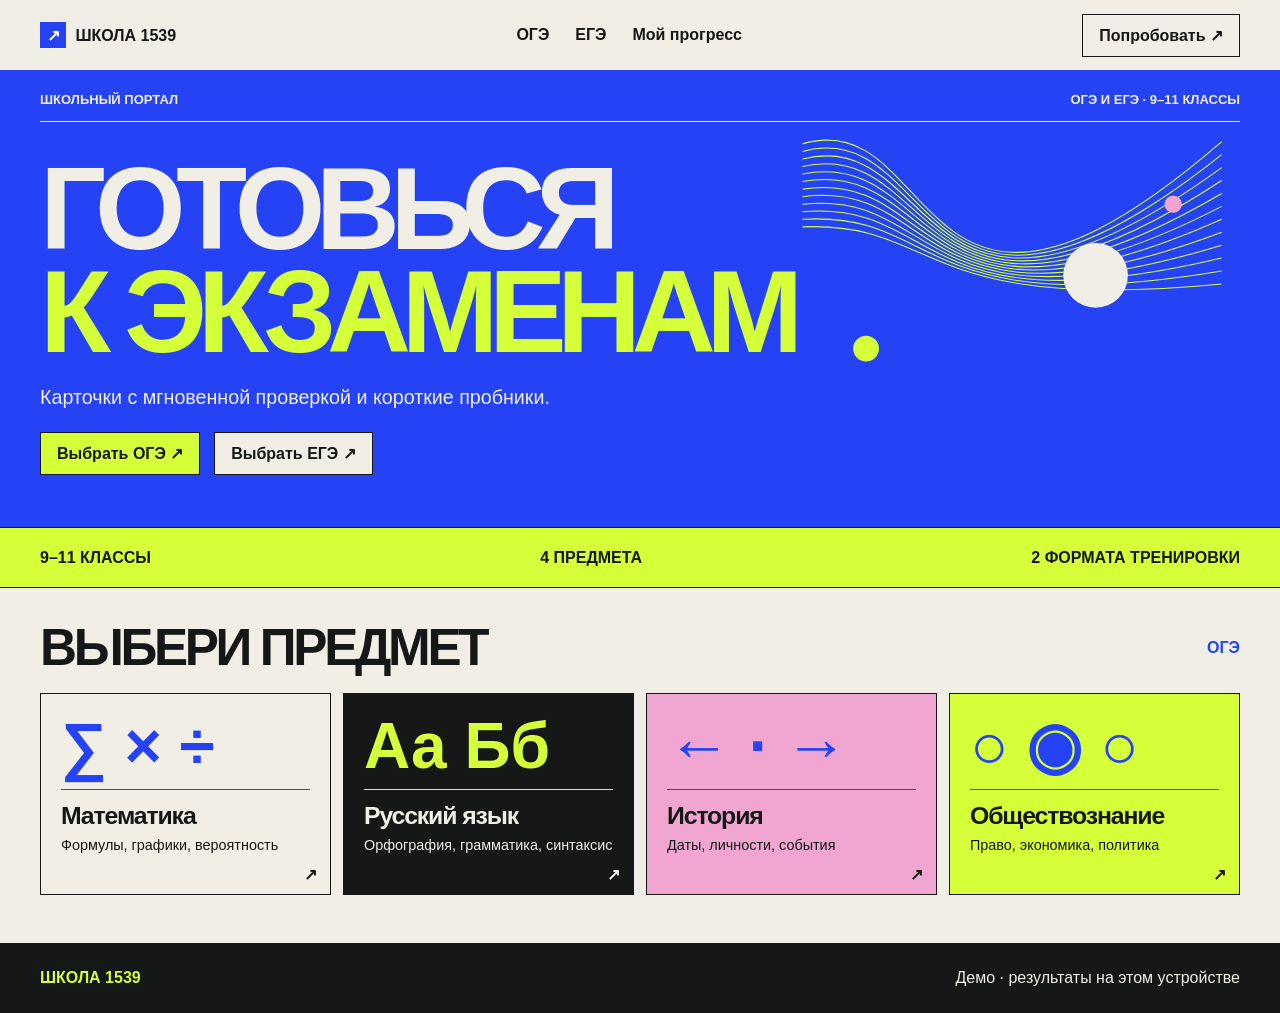
==== docs/index.html @ 8db39b73 "Add standalone demo for GitHub Pages" ====
<!doctype html>
<html lang="ru">
<head>
<meta charset="utf-8">
<meta name="viewport" content="width=device-width, initial-scale=1">
<meta name="theme-color" content="#2542f5">
<meta name="description" content="Школа 1539 · демонстрационный тренажёр по ОГЭ и ЕГЭ.">
<title>Школа 1539 · ОГЭ и ЕГЭ</title>
<style>
:root{--paper:#f0eee5;--ink:#161717;--blue:#2542f5;--lime:#d4ff39;--pink:#f0a6d0;--white:#fffef8;font-family:Inter,Arial,sans-serif;color:var(--ink);background:var(--paper)}
*{box-sizing:border-box}body{margin:0;min-height:100vh;display:flex;flex-direction:column}main{flex:1}button,input,select,textarea{font:inherit}a{color:inherit}a:focus-visible,button:focus-visible,input:focus-visible,select:focus-visible{outline:3px solid #a52976;outline-offset:3px}.skip{position:fixed;top:8px;left:8px;background:var(--lime);padding:10px;z-index:10;transform:translateY(-150%)}.skip:focus{transform:none}
.wrap{width:min(1200px,calc(100% - 56px));margin-inline:auto}.narrow{max-width:860px}.nav{display:flex;align-items:center;justify-content:space-between;gap:22px;min-height:70px}.nav nav,.actions,.tabs,.facts{display:flex;align-items:center;gap:14px;flex-wrap:wrap}.nav a,.button,.tabs a,.subject-card{text-decoration:none}.nav nav a{font-weight:700;padding:6px}.nav nav [aria-current]{border-bottom:2px solid var(--blue)}.brand{font-weight:900;white-space:nowrap}.brand i{display:inline-grid;place-items:center;background:var(--blue);color:white;width:26px;height:26px;font-style:normal;margin-right:5px}
.button,.tabs a{display:inline-flex;align-items:center;justify-content:center;min-height:43px;padding:10px 16px;border:1px solid var(--ink);background:var(--lime);color:var(--ink);font-weight:800;cursor:pointer}.button:hover,.tabs a:hover{filter:brightness(.94)}.button:disabled{opacity:.55;cursor:wait}.button.paper{background:var(--paper)}.button.outline,.tabs a{background:transparent}.tabs [aria-current]{background:var(--blue);color:white;border-color:var(--blue)}
.hero{background:var(--blue);color:var(--paper);overflow:hidden}.hero .wrap{position:relative;padding-block:22px 52px}.hero-label{border-bottom:1px solid currentColor;display:flex;justify-content:space-between;gap:15px;padding-bottom:14px;font-size:13px;font-weight:800}.hero-copy{position:relative;z-index:1}.hero h1{margin:36px 0 20px;max-width:820px;font-size:clamp(3.4rem,9.1vw,8.1rem);line-height:.88;letter-spacing:-.082em;text-transform:uppercase;font-weight:900}.hero em{font-style:normal;color:var(--lime)}.hero p{font-size:clamp(1rem,2vw,1.23rem);margin:23px 0}.orbit{color:var(--lime);position:absolute;right:0;top:48px;width:37%;height:auto;pointer-events:none}.strip{background:var(--lime);border-block:1px solid var(--ink)}.facts{justify-content:space-between;min-height:59px;padding-block:11px}
.section{padding-block:34px 48px}.section-head{display:flex;align-items:center;justify-content:space-between;gap:14px;flex-wrap:wrap;margin-bottom:20px}.section-head h2,.intro h1{margin:0;font-size:clamp(2.2rem,5.5vw,4.8rem);letter-spacing:-.065em;line-height:1;text-transform:uppercase}.section-head h2{font-size:clamp(1.75rem,4vw,3.2rem)}.intro{margin:0 0 24px}.intro p:last-child{margin-bottom:0}.eyebrow{font-size:.79rem;letter-spacing:.06em;font-weight:900}.intro .eyebrow{color:var(--blue)}.back{display:inline-block;margin-bottom:22px;font-weight:700}.subject-grid,.format-grid{display:grid;grid-template-columns:repeat(4,minmax(0,1fr));gap:12px}.format-grid{grid-template-columns:repeat(2,minmax(0,1fr));align-items:start}
.subject-card,.subject-banner,.panel{border:1px solid var(--ink);padding:20px;min-width:0}.subject-card{min-height:190px;position:relative;padding-bottom:34px}.subject-card:hover{box-shadow:4px 4px 0 var(--blue)}.subject-card h3{margin:0;font-size:clamp(1.1rem,2vw,1.55rem);letter-spacing:-.045em}.subject-card p{margin:7px 0;font-size:.9rem}.mark{display:block;font-weight:900;font-size:clamp(2rem,5vw,4.5rem);color:var(--blue);line-height:1}.subject-card .mark{border-bottom:1px solid currentColor;padding-bottom:11px;margin-bottom:12px}.arrow{position:absolute;bottom:10px;right:13px;font-weight:900}.russ{background:var(--ink);color:var(--paper)}.russ .mark{color:var(--lime)}.history{background:var(--pink)}.social{background:var(--lime)}.subject-banner{display:grid;gap:20px;padding:clamp(18px,4vw,48px);margin-bottom:15px;grid-template-areas:"title mark" "topics mark";grid-template-columns:1fr auto;align-items:center}.subject-banner h1{margin:0;font-size:clamp(2rem,7vw,6rem);line-height:.98;letter-spacing:-.07em;overflow-wrap:anywhere}.subject-banner p{margin:9px 0}.subject-title{grid-area:title}.subject-banner .mark{grid-area:mark;text-align:center;font-size:clamp(2.5rem,8vw,8rem)}.topics{grid-area:topics;display:flex;flex-wrap:wrap;gap:7px;margin:0;padding:0;list-style:none}.topics li{border:1px solid;padding:6px 8px;font-size:.84rem;font-weight:700}.subject-banner.russ{grid-template-areas:"mark title" "mark topics";grid-template-columns:minmax(100px,1fr) 2fr}.subject-banner.history{grid-template-areas:"title" "mark" "topics";grid-template-columns:1fr}.subject-banner.history .mark{border-bottom:2px solid;text-align:left;letter-spacing:.6em}.subject-banner.social{grid-template-areas:"title topics" "mark topics";grid-template-columns:2fr 1fr}.subject-banner.social .mark{text-align:left}.subject-banner.social .topics{flex-direction:column}
.panel{background:var(--white);padding:clamp(16px,3vw,30px)}.panel h2,.panel h3{margin:0 0 12px}.panel p{line-height:1.45}.panel form,.panel label,.form-fields{display:grid;gap:9px}.panel label{font-weight:700;margin:10px 0;gap:5px}.panel input,.panel select{width:100%;background:white;color:var(--ink);border:1px solid var(--ink);min-height:42px;padding:8px}.panel form .button{justify-self:start}.notice:empty{display:none}.notice{font-weight:700;color:#9b234d}.question{border-top:1px solid var(--ink);padding-block:12px;margin-top:10px}.timer{font-size:1.3rem;font-weight:900;color:var(--blue);font-variant-numeric:tabular-nums}.stack{display:grid;gap:14px}.teacher-grid{display:grid;grid-template-columns:minmax(190px,240px) minmax(0,1fr);gap:14px;align-items:start}.group-list{display:grid;gap:8px;margin:12px 0}.group-list [aria-current]{font-weight:900}.group-banner{background:var(--blue);color:white;display:flex;justify-content:space-between;align-items:center;gap:14px;flex-wrap:wrap;padding:22px}.group-banner h2,.group-banner p{margin:4px 0}.form-fields{grid-template-columns:repeat(3,minmax(0,1fr))}.table-wrap{overflow-x:auto}table{border-collapse:collapse;width:100%;font-size:.93rem}th,td{text-align:left;padding:10px;border-bottom:1px solid #a7a39a;vertical-align:top}th{background:var(--paper)}[hidden]{display:none!important}footer{background:var(--ink);color:var(--paper)}footer b{color:var(--lime)}
@media(max-width:900px){.orbit{top:75px;width:32%;opacity:.75}.subject-grid{grid-template-columns:repeat(2,minmax(0,1fr))}}
@media(max-width:620px){.wrap{width:calc(100% - 30px)}.nav{gap:9px;flex-wrap:wrap;padding-block:10px}.nav nav{order:3;width:100%;gap:11px}.hero .wrap{padding-bottom:36px}.hero h1{font-size:clamp(2.75rem,10vw,4.6rem)}.hero-label{font-size:.66rem}.hero p{max-width:260px}.orbit{top:auto;bottom:26px;right:-45px;width:47%;opacity:.52}.facts{font-size:.73rem;gap:7px}.format-grid,.teacher-grid,.form-fields{grid-template-columns:1fr}.subject-banner,.subject-banner.russ,.subject-banner.social{grid-template-areas:"title" "mark" "topics";grid-template-columns:1fr}.subject-banner .mark{text-align:left}.subject-card{padding:12px 10px 30px;min-height:150px}.subject-card h3{overflow-wrap:anywhere}.subject-card p{font-size:.8rem}}

.subject-banner .subject-title {min-width:0} .section-head span {font-weight:900;color:var(--blue)}
</style>
</head>
<body>
<a class="skip" href="#main">К содержанию</a>
<header><div class="wrap nav">
  <a class="brand" href="#"><i aria-hidden="true">↗</i> ШКОЛА 1539</a>
  <nav aria-label="Основная навигация">
    <a href="#/oge">ОГЭ</a><a href="#/ege">ЕГЭ</a><a href="#/progress">Мой прогресс</a>
  </nav>
  <a class="button outline" href="#/oge/math/quiz">Попробовать ↗</a>
</div></header>
<main id="main" tabindex="-1">
  <noscript><p class="wrap section">Для тренажёра включите JavaScript в браузере.</p></noscript>
</main>
<footer><div class="wrap nav"><b>ШКОЛА 1539</b><span>Демо · результаты на этом устройстве</span></div></footer>
<script>
const BANK = {
  "oge/math": [
    [
      "Уравнения",
      "Решите 3x − 7 = 11.",
      "6"
    ],
    [
      "Проценты",
      "Найдите 15% от 240.",
      "36"
    ],
    [
      "Геометрия",
      "Найдите площадь треугольника с основанием 12 и высотой 5.",
      "30"
    ]
  ],
  "ege/math": [
    [
      "Производная",
      "Найдите производную x³ в точке x = 2.",
      "12"
    ],
    [
      "Логарифмы",
      "Вычислите log₂ 32.",
      "5"
    ],
    [
      "Вероятность",
      "Монету бросили дважды. Укажите вероятность двух орлов десятичной дробью.",
      "0,25"
    ]
  ],
  "oge/russ": [
    [
      "Орфография",
      "Вставьте букву: р_стение.",
      "а"
    ],
    [
      "Морфология",
      "Назовите часть речи слова «быстро» в предложении «Он быстро бежал».",
      "наречие"
    ],
    [
      "Синтаксис",
      "Укажите подлежащее: «На дереве сидела ворона».",
      "ворона"
    ]
  ],
  "ege/russ": [
    [
      "Орфография",
      "Вставьте букву в пр_клеить и запишите целое слово.",
      "приклеить"
    ],
    [
      "Грамматика",
      "Исправьте сочетание «более красивее».",
      "более красивый"
    ],
    [
      "Лексика",
      "Как называются слова с противоположным значением?",
      "антонимы"
    ]
  ],
  "oge/history": [
    [
      "Даты",
      "В каком году произошло Крещение Руси?",
      "988"
    ],
    [
      "Личности",
      "Укажите фамилию первого космонавта.",
      "Гагарин"
    ],
    [
      "Термины",
      "Как называлось народное собрание в Древней Руси?",
      "вече"
    ]
  ],
  "ege/history": [
    [
      "Даты",
      "В каком году отменили крепостное право в Российской империи?",
      "1861"
    ],
    [
      "Личности",
      "Укажите фамилию председателя Совета министров, с которым связана аграрная реформа 1906 года.",
      "Столыпин"
    ],
    [
      "Термины",
      "Как называлась политика 1920-х, при которой допускалась частная торговля? Ответьте аббревиатурой.",
      "НЭП"
    ]
  ],
  "oge/social": [
    [
      "Экономика",
      "Как называется устойчивый рост общего уровня цен?",
      "инфляция"
    ],
    [
      "Политика",
      "Как называется основной закон государства?",
      "конституция"
    ],
    [
      "Экономика",
      "Как называется вознаграждение за труд наёмного работника? Ответьте двумя словами.",
      "заработная плата"
    ]
  ],
  "ege/social": [
    [
      "Экономика",
      "Как называется ситуация, когда на рынке только один продавец товара без близких заменителей?",
      "монополия"
    ],
    [
      "Политика",
      "Назовите форму государственного устройства России одним словом.",
      "федерация"
    ],
    [
      "Право",
      "Как называется способность лица своими действиями приобретать и осуществлять гражданские права?",
      "дееспособность"
    ]
  ]
};
"use strict";

const exams = {oge: "ОГЭ", ege: "ЕГЭ"};
const subjects = {
  math: ["Математика", "∑ × ÷", "Формулы, графики, вероятность"],
  russ: ["Русский язык", "Аа Бб", "Орфография, грамматика, синтаксис"],
  history: ["История", "← · →", "Даты, личности, события"],
  social: ["Обществознание", "○ ◉ ○", "Право, экономика, политика"],
};
const storageKey = "school1539-pages-demo-v1";
const main = document.querySelector("main");
let progress = {};
let storageAvailable = true;
try {
  const saved = JSON.parse(localStorage.getItem(storageKey) || "{}");
  if (saved && typeof saved === "object" && !Array.isArray(saved)) progress = saved;
} catch {
  storageAvailable = false;
}

const escapeHTML = value => String(value).replace(/[&<>"']/g, c => ({
  "&": "&amp;", "<": "&lt;", ">": "&gt;", '"': "&quot;", "'": "&#39;",
})[c]);
const button = (href, label, theme = "") => `<a class="button ${theme}" href="${href}">${label}</a>`;
const layout = (content, narrow = false) => `<div class="wrap section ${narrow ? "narrow" : ""}">${content}</div>`;
const title = (kicker, heading) => `<div class="intro"><p class="eyebrow">${kicker}</p><h1>${heading}</h1></div>`;
const normalize = value => value.trim().toLowerCase().replaceAll("ё", "е").replaceAll(",", ".").replace(/\s+/g, " ");

function stat(key) {
  const row = progress[key] || {};
  const count = name => Number.isSafeInteger(row[name]) && row[name] >= 0 ? row[name] : 0;
  return {answered: count("answered"), correct: count("correct"), cards: count("cards"), tests: count("tests")};
}

function record(key, mode, correct, total) {
  const current = stat(key);
  current.answered += total;
  current.correct += correct;
  if (mode === "quiz") current.cards += 1;
  else current.tests += 1;
  progress[key] = current;
  try {
    localStorage.setItem(storageKey, JSON.stringify(progress));
  } catch {
    storageAvailable = false;
  }
}

function catalog(exam) {
  const selected = exam || "oge";
  const curves = Array.from({length: 12}, (_, i) => `<path d="M6 ${24 + i * 7} C135 ${-14 + i * 10}, 108 ${270 - i * 8}, 395 ${22 + i * 12}"/>`).join("");
  main.innerHTML = `<section class="hero"><div class="wrap">
    <div class="hero-label"><span>ШКОЛЬНЫЙ ПОРТАЛ</span><span>ОГЭ И ЕГЭ · 9–11 КЛАССЫ</span></div>
    <div class="hero-copy">
      <h1>${exam ? `Подготовка<br>к <em>${exams[exam]}</em>` : "Готовься<br><em>к экзаменам</em>"}</h1>
      <p>Карточки с мгновенной проверкой и короткие пробники.</p>
      <div class="actions">${button("#/oge", "Выбрать ОГЭ ↗")}${button("#/ege", "Выбрать ЕГЭ ↗", "paper")}</div>
    </div>
    <svg class="orbit" viewBox="0 0 412 258" aria-hidden="true"><g fill="none" stroke="currentColor">${curves}</g>
      <circle cx="278" cy="146" r="30" fill="#f0eee5"/><circle cx="350" cy="80" r="8" fill="#f0a6d0"/><circle cx="65" cy="214" r="12" fill="currentColor"/>
    </svg>
  </div></section>
  <div class="strip"><div class="wrap facts"><b>9–11 КЛАССЫ</b><b>4 ПРЕДМЕТА</b><b>2 ФОРМАТА ТРЕНИРОВКИ</b></div></div>
  <section class="wrap section" aria-labelledby="subjects">
    <div class="section-head"><h2 id="subjects">Выбери предмет</h2><span>${exams[selected]}</span></div>
    <div class="subject-grid">${Object.entries(subjects).map(([id, [name, mark, note]]) =>
      `<a class="subject-card ${id}" href="#/${selected}/${id}"><span class="mark" aria-hidden="true">${mark}</span>
      <h3>${name}</h3><p>${note}</p><span class="arrow" aria-hidden="true">↗</span></a>`).join("")}</div>
  </section>`;
}

function subjectPage(exam, id) {
  const [name, mark, note] = subjects[id];
  const base = `#/${exam}/${id}`;
  main.innerHTML = layout(`<a class="back" href="#/${exam}">← Все предметы · ${exams[exam]}</a>
    <section class="subject-banner ${id}"><div class="subject-title"><p class="eyebrow">${exams[exam]} / ПОДГОТОВКА</p>
    <h1>${name}</h1><p>${note}</p></div><div class="mark" aria-hidden="true">${mark}</div></section>
    <div class="format-grid">
      <article class="panel"><h2>Карточки</h2><p>Проверка после каждого ответа. Вопросы повторяются по кругу.</p>${button(base + "/quiz", "Открыть карточки ↗")}</article>
      <article class="panel"><h2>Мини-пробник</h2><p>Три задания с общей проверкой в конце.</p>${button(base + "/test", "Открыть пробник ↗")}</article>
    </div>`);
}

function training(exam, id, mode) {
  const key = exam + "/" + id;
  const quiz = mode === "quiz";
  const bank = BANK[key];
  const questions = quiz ? [bank[stat(key).cards % bank.length]] : bank;
  const render = content => {
    main.innerHTML = layout(`<a class="back" href="#/${key}">← ${subjects[id][0]}</a>`
      + title(`${exams[exam]} / ${subjects[id][0]}`, quiz ? "Карточка" : "Мини-пробник") + content, true);
  };
  render(`<form class="panel" id="answers">
    ${questions.map(([topic, question], i) => `<div class="question"><p class="eyebrow">${i + 1} / ${escapeHTML(topic)}</p>
    <label>${escapeHTML(question)}<input name="q${i}" maxlength="240" autocomplete="off" placeholder="Ваш ответ" ${quiz ? "required" : ""}></label></div>`).join("")}
    <button class="button" type="submit">${quiz ? "Проверить ответ" : "Сдать пробник"}</button>
  </form>`);
  document.querySelector("#answers").addEventListener("submit", event => {
    event.preventDefault();
    const form = new FormData(event.currentTarget);
    const results = questions.map(([, question, answer], i) => {
      const correct = normalize(form.get("q" + i) || "") === normalize(answer);
      return {question, answer, correct};
    });
    const correct = results.filter(result => result.correct).length;
    record(key, mode, correct, results.length);
    render(`<section class="panel stack"><h2 id="result" tabindex="-1">Верно: ${correct} из ${results.length}</h2>
      ${results.map(result => `<div class="question"><p>${escapeHTML(result.question)}</p>
      <strong>${result.correct ? "Верно" : "Правильный ответ"} · ${escapeHTML(result.answer)}</strong></div>`).join("")}
      <div class="actions"><button class="button" id="again">${quiz ? "Следующая карточка ↗" : "Повторить пробник ↗"}</button>
      ${button("#/progress", "Мой прогресс ↗", "outline")}</div></section>`);
    document.querySelector("#result").focus();
    document.querySelector("#again").addEventListener("click", () => {
      training(exam, id, mode);
      main.focus();
    });
  }, {once: true});
}

function progressPage() {
  const rows = Object.entries(BANK).map(([key]) => {
    const [exam, id] = key.split("/");
    const value = stat(key);
    return value.answered ? [exams[exam], subjects[id][0], value.answered, value.correct, value.tests] : null;
  }).filter(Boolean);
  main.innerHTML = layout(title("КАБИНЕТ УЧЕНИКА", "Мой прогресс") + `<section class="panel">
    <p>${storageAvailable ? "Результаты сохраняются в этом браузере." : "Постоянное сохранение в этом браузере недоступно."}</p>
    ${rows.length ? `<div class="table-wrap"><table><thead><tr><th scope="col">Экзамен</th><th scope="col">Предмет</th>
    <th scope="col">Ответы</th><th scope="col">Верно</th><th scope="col">Пробники</th></tr></thead>
    <tbody>${rows.map(row => `<tr>${row.map(value => `<td>${escapeHTML(value)}</td>`).join("")}</tr>`).join("")}</tbody></table></div>`
    : `<p>Результаты появятся после первого ответа.</p>${button("#/oge/math/quiz", "Начать тренировку ↗")}`}
    </section>`, true);
}

function route() {
  if (location.hash === "#main") return;
  const parts = location.hash.slice(1).split("/").filter(Boolean);
  const [exam, id, mode] = parts;
  document.querySelectorAll("header nav a").forEach(link => {
    if (link.hash === "#/" + exam) link.setAttribute("aria-current", "page");
    else link.removeAttribute("aria-current");
  });
  if (exam === "progress" && parts.length === 1) progressPage();
  else if (!parts.length) catalog();
  else if (Object.hasOwn(exams, exam) && parts.length === 1) catalog(exam);
  else if (Object.hasOwn(BANK, exam + "/" + id) && parts.length === 2) subjectPage(exam, id);
  else if (Object.hasOwn(BANK, exam + "/" + id) && parts.length === 3 && ["quiz", "test"].includes(mode)) training(exam, id, mode);
  else main.innerHTML = layout(title("ШКОЛА 1539", "Раздел не найден") + button("#", "На главную ↗"), true);
}

window.addEventListener("hashchange", () => {
  route();
  main.focus();
  window.scrollTo(0, 0);
});
route();
if (location.hash === "#main") catalog();
</script>
</body>
</html>
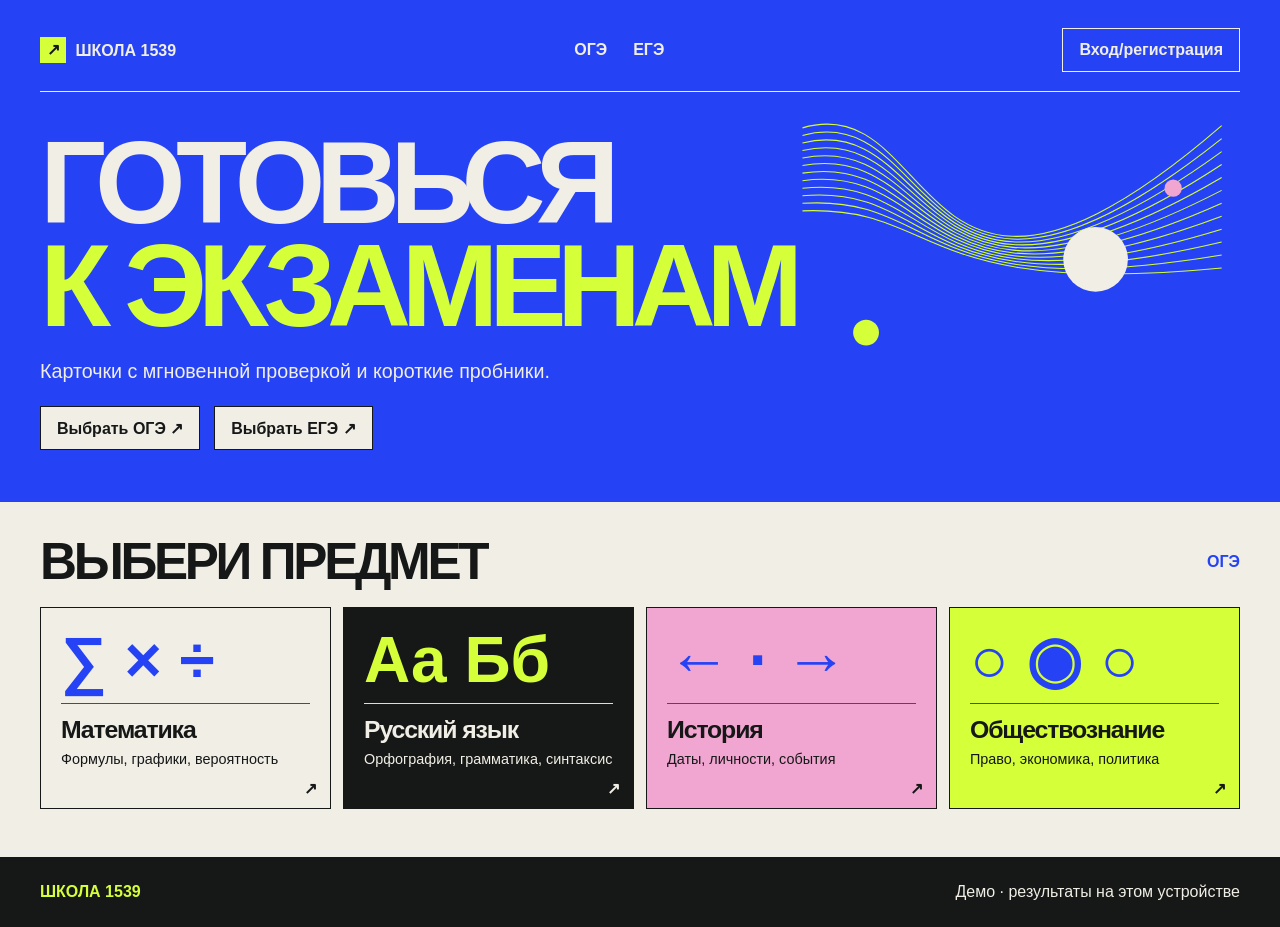
==== commit 04939d21: "Обновить главную и мобильную вёрстку портала" ====
--- a/docs/index.html
+++ b/docs/index.html
@@ -7,28 +7,183 @@
 <meta name="description" content="Школа 1539 · демонстрационный тренажёр по ОГЭ и ЕГЭ.">
 <title>Школа 1539 · ОГЭ и ЕГЭ</title>
 <style>
-:root{--paper:#f0eee5;--ink:#161717;--blue:#2542f5;--lime:#d4ff39;--pink:#f0a6d0;--white:#fffef8;font-family:Inter,Arial,sans-serif;color:var(--ink);background:var(--paper)}
+:root{--paper:#f0eee5;--ink:#161717;--blue:#2542f5;--lime:#d4ff39;--pink:#f0a6d0;--white:#fffef8;font-family:Inter,Arial,sans-serif;font-variant-emoji:text;color:var(--ink);background:var(--paper)}
 *{box-sizing:border-box}body{margin:0;min-height:100vh;display:flex;flex-direction:column}main{flex:1}button,input,select,textarea{font:inherit}a{color:inherit}a:focus-visible,button:focus-visible,input:focus-visible,select:focus-visible{outline:3px solid #a52976;outline-offset:3px}.skip{position:fixed;top:8px;left:8px;background:var(--lime);padding:10px;z-index:10;transform:translateY(-150%)}.skip:focus{transform:none}
-.wrap{width:min(1200px,calc(100% - 56px));margin-inline:auto}.narrow{max-width:860px}.nav{display:flex;align-items:center;justify-content:space-between;gap:22px;min-height:70px}.nav nav,.actions,.tabs,.facts{display:flex;align-items:center;gap:14px;flex-wrap:wrap}.nav a,.button,.tabs a,.subject-card{text-decoration:none}.nav nav a{font-weight:700;padding:6px}.nav nav [aria-current]{border-bottom:2px solid var(--blue)}.brand{font-weight:900;white-space:nowrap}.brand i{display:inline-grid;place-items:center;background:var(--blue);color:white;width:26px;height:26px;font-style:normal;margin-right:5px}
-.button,.tabs a{display:inline-flex;align-items:center;justify-content:center;min-height:43px;padding:10px 16px;border:1px solid var(--ink);background:var(--lime);color:var(--ink);font-weight:800;cursor:pointer}.button:hover,.tabs a:hover{filter:brightness(.94)}.button:disabled{opacity:.55;cursor:wait}.button.paper{background:var(--paper)}.button.outline,.tabs a{background:transparent}.tabs [aria-current]{background:var(--blue);color:white;border-color:var(--blue)}
-.hero{background:var(--blue);color:var(--paper);overflow:hidden}.hero .wrap{position:relative;padding-block:22px 52px}.hero-label{border-bottom:1px solid currentColor;display:flex;justify-content:space-between;gap:15px;padding-bottom:14px;font-size:13px;font-weight:800}.hero-copy{position:relative;z-index:1}.hero h1{margin:36px 0 20px;max-width:820px;font-size:clamp(3.4rem,9.1vw,8.1rem);line-height:.88;letter-spacing:-.082em;text-transform:uppercase;font-weight:900}.hero em{font-style:normal;color:var(--lime)}.hero p{font-size:clamp(1rem,2vw,1.23rem);margin:23px 0}.orbit{color:var(--lime);position:absolute;right:0;top:48px;width:37%;height:auto;pointer-events:none}.strip{background:var(--lime);border-block:1px solid var(--ink)}.facts{justify-content:space-between;min-height:59px;padding-block:11px}
+.wrap{width:min(1200px,calc(100% - 56px));margin-inline:auto}.narrow{max-width:860px}.nav{display:flex;align-items:center;justify-content:space-between;gap:22px;min-height:70px}.nav nav,.actions,.tabs{display:flex;align-items:center;gap:14px;flex-wrap:wrap}.nav a,.button,.tabs a,.subject-card{text-decoration:none}.nav nav a{font-weight:700;padding:6px}.nav nav [aria-current]{border-bottom:2px solid var(--blue)}.brand{font-weight:900;white-space:nowrap}.brand i{display:inline-grid;place-items:center;background:var(--blue);color:white;width:26px;height:26px;font-style:normal;margin-right:5px}
+.button,.tabs a{display:inline-flex;align-items:center;justify-content:center;min-height:44px;padding:10px 16px;border:1px solid var(--ink);background:var(--lime);color:var(--ink);font-weight:800;cursor:pointer}.button:hover,.tabs a:hover{filter:brightness(.94)}.button:disabled{opacity:.55;cursor:wait}.button.outline,.tabs a{background:transparent}.tabs [aria-current]{background:var(--blue);color:white;border-color:var(--blue)}
+.hero-header {
+  padding-top: 22px;
+  background: var(--blue);
+  color: var(--paper);
+}
+
+.hero-header .nav {
+  padding-bottom: 14px;
+  border-bottom: 1px solid currentColor;
+}
+
+.hero-header .brand i {
+  background: var(--lime);
+  color: var(--ink);
+}
+
+.hero-header .nav nav [aria-current] {
+  border-color: var(--lime);
+}
+
+.hero-header .button {
+  border-color: currentColor;
+  color: inherit;
+}
+
+.hero-header a:focus-visible,
+.hero a:focus-visible {
+  outline-color: var(--paper);
+}
+
+.exam-actions .button {
+  background: var(--paper);
+}
+
+.exam-actions [aria-current] {
+  background: var(--lime);
+}
+
+.hero{background:var(--blue);color:var(--paper);overflow:hidden}.hero .wrap{position:relative;padding-block:40px 52px}.hero-copy{position:relative;z-index:1}.hero h1{margin:0 0 20px;max-width:820px;font-size:clamp(3.4rem,9.1vw,8.1rem);line-height:.88;letter-spacing:-.082em;text-transform:uppercase;font-weight:900}.hero em{font-style:normal;color:var(--lime)}.hero p{font-size:clamp(1rem,2vw,1.23rem);margin:23px 0}.orbit{color:var(--lime);position:absolute;right:0;top:10px;width:37%;height:auto;pointer-events:none}
 .section{padding-block:34px 48px}.section-head{display:flex;align-items:center;justify-content:space-between;gap:14px;flex-wrap:wrap;margin-bottom:20px}.section-head h2,.intro h1{margin:0;font-size:clamp(2.2rem,5.5vw,4.8rem);letter-spacing:-.065em;line-height:1;text-transform:uppercase}.section-head h2{font-size:clamp(1.75rem,4vw,3.2rem)}.intro{margin:0 0 24px}.intro p:last-child{margin-bottom:0}.eyebrow{font-size:.79rem;letter-spacing:.06em;font-weight:900}.intro .eyebrow{color:var(--blue)}.back{display:inline-block;margin-bottom:22px;font-weight:700}.subject-grid,.format-grid{display:grid;grid-template-columns:repeat(4,minmax(0,1fr));gap:12px}.format-grid{grid-template-columns:repeat(2,minmax(0,1fr));align-items:start}
 .subject-card,.subject-banner,.panel{border:1px solid var(--ink);padding:20px;min-width:0}.subject-card{min-height:190px;position:relative;padding-bottom:34px}.subject-card:hover{box-shadow:4px 4px 0 var(--blue)}.subject-card h3{margin:0;font-size:clamp(1.1rem,2vw,1.55rem);letter-spacing:-.045em}.subject-card p{margin:7px 0;font-size:.9rem}.mark{display:block;font-weight:900;font-size:clamp(2rem,5vw,4.5rem);color:var(--blue);line-height:1}.subject-card .mark{border-bottom:1px solid currentColor;padding-bottom:11px;margin-bottom:12px}.arrow{position:absolute;bottom:10px;right:13px;font-weight:900}.russ{background:var(--ink);color:var(--paper)}.russ .mark{color:var(--lime)}.history{background:var(--pink)}.social{background:var(--lime)}.subject-banner{display:grid;gap:20px;padding:clamp(18px,4vw,48px);margin-bottom:15px;grid-template-areas:"title mark" "topics mark";grid-template-columns:1fr auto;align-items:center}.subject-banner h1{margin:0;font-size:clamp(2rem,7vw,6rem);line-height:.98;letter-spacing:-.07em;overflow-wrap:anywhere}.subject-banner p{margin:9px 0}.subject-title{grid-area:title}.subject-banner .mark{grid-area:mark;text-align:center;font-size:clamp(2.5rem,8vw,8rem)}.topics{grid-area:topics;display:flex;flex-wrap:wrap;gap:7px;margin:0;padding:0;list-style:none}.topics li{border:1px solid;padding:6px 8px;font-size:.84rem;font-weight:700}.subject-banner.russ{grid-template-areas:"mark title" "mark topics";grid-template-columns:minmax(100px,1fr) 2fr}.subject-banner.history{grid-template-areas:"title" "mark" "topics";grid-template-columns:1fr}.subject-banner.history .mark{border-bottom:2px solid;text-align:left;letter-spacing:.6em}.subject-banner.social{grid-template-areas:"title topics" "mark topics";grid-template-columns:2fr 1fr}.subject-banner.social .mark{text-align:left}.subject-banner.social .topics{flex-direction:column}
 .panel{background:var(--white);padding:clamp(16px,3vw,30px)}.panel h2,.panel h3{margin:0 0 12px}.panel p{line-height:1.45}.panel form,.panel label,.form-fields{display:grid;gap:9px}.panel label{font-weight:700;margin:10px 0;gap:5px}.panel input,.panel select{width:100%;background:white;color:var(--ink);border:1px solid var(--ink);min-height:42px;padding:8px}.panel form .button{justify-self:start}.notice:empty{display:none}.notice{font-weight:700;color:#9b234d}.question{border-top:1px solid var(--ink);padding-block:12px;margin-top:10px}.timer{font-size:1.3rem;font-weight:900;color:var(--blue);font-variant-numeric:tabular-nums}.stack{display:grid;gap:14px}.teacher-grid{display:grid;grid-template-columns:minmax(190px,240px) minmax(0,1fr);gap:14px;align-items:start}.group-list{display:grid;gap:8px;margin:12px 0}.group-list [aria-current]{font-weight:900}.group-banner{background:var(--blue);color:white;display:flex;justify-content:space-between;align-items:center;gap:14px;flex-wrap:wrap;padding:22px}.group-banner h2,.group-banner p{margin:4px 0}.form-fields{grid-template-columns:repeat(3,minmax(0,1fr))}.table-wrap{overflow-x:auto}table{border-collapse:collapse;width:100%;font-size:.93rem}th,td{text-align:left;padding:10px;border-bottom:1px solid #a7a39a;vertical-align:top}th{background:var(--paper)}[hidden]{display:none!important}footer{background:var(--ink);color:var(--paper)}footer b{color:var(--lime)}
-@media(max-width:900px){.orbit{top:75px;width:32%;opacity:.75}.subject-grid{grid-template-columns:repeat(2,minmax(0,1fr))}}
-@media(max-width:620px){.wrap{width:calc(100% - 30px)}.nav{gap:9px;flex-wrap:wrap;padding-block:10px}.nav nav{order:3;width:100%;gap:11px}.hero .wrap{padding-bottom:36px}.hero h1{font-size:clamp(2.75rem,10vw,4.6rem)}.hero-label{font-size:.66rem}.hero p{max-width:260px}.orbit{top:auto;bottom:26px;right:-45px;width:47%;opacity:.52}.facts{font-size:.73rem;gap:7px}.format-grid,.teacher-grid,.form-fields{grid-template-columns:1fr}.subject-banner,.subject-banner.russ,.subject-banner.social{grid-template-areas:"title" "mark" "topics";grid-template-columns:1fr}.subject-banner .mark{text-align:left}.subject-card{padding:12px 10px 30px;min-height:150px}.subject-card h3{overflow-wrap:anywhere}.subject-card p{font-size:.8rem}}
+@media (max-width: 900px) {
+  .orbit {
+    top: 20px;
+    width: 32%;
+    opacity: .55;
+  }
+
+  .subject-grid {
+    grid-template-columns: repeat(2, minmax(0, 1fr));
+  }
+}
+
+@media (max-width: 620px) {
+  .wrap {
+    width: calc(100% - 32px);
+  }
+
+  .nav {
+    flex-wrap: wrap;
+    gap: 6px;
+    padding-block: 10px;
+  }
+
+  #header .nav {
+    font-size: .875rem;
+  }
+
+  #header .button {
+    padding-inline: 10px;
+  }
+
+  .nav nav {
+    order: 3;
+    width: 100%;
+    gap: 10px;
+  }
+
+  .nav nav a,
+  .back {
+    display: inline-flex;
+    align-items: center;
+    min-height: 44px;
+  }
+
+  .hero-header {
+    padding-top: 10px;
+  }
+
+  .hero .wrap {
+    padding-block: 30px 34px;
+  }
+
+  .hero h1 {
+    font-size: clamp(1.85rem, 9vw, 4rem);
+    letter-spacing: -.06em;
+    line-height: .95;
+  }
+
+  .hero p {
+    max-width: 32ch;
+    margin-block: 16px 20px;
+  }
+
+  .orbit {
+    inset: auto -16px 14px auto;
+    width: 56%;
+    opacity: .18;
+  }
+
+  .exam-actions {
+    display: grid;
+    grid-template-columns: repeat(2, minmax(0, 1fr));
+    gap: 8px;
+  }
+
+  .exam-actions .button {
+    padding-inline: 6px;
+    font-size: .875rem;
+  }
+
+  .section {
+    padding-block: 28px 36px;
+  }
+
+  .format-grid,
+  .teacher-grid,
+  .form-fields {
+    grid-template-columns: minmax(0, 1fr);
+  }
+
+  .subject-banner,
+  .subject-banner.russ,
+  .subject-banner.social {
+    grid-template-areas: "title" "mark" "topics";
+    grid-template-columns: minmax(0, 1fr);
+  }
+
+  .subject-banner .mark {
+    text-align: left;
+  }
+
+  .subject-card {
+    min-height: 150px;
+    padding: 12px 10px 30px;
+  }
+
+  .subject-card h3 {
+    overflow-wrap: anywhere;
+  }
+
+  .subject-card p {
+    font-size: .8rem;
+  }
+
+  .panel input,
+  .panel select {
+    font-size: 1rem;
+  }
+}
 
 .subject-banner .subject-title {min-width:0} .section-head span {font-weight:900;color:var(--blue)}
 </style>
 </head>
 <body>
 <a class="skip" href="#main">К содержанию</a>
-<header><div class="wrap nav">
-  <a class="brand" href="#"><i aria-hidden="true">↗</i> ШКОЛА 1539</a>
+<header id="header"><div class="wrap nav">
+  <a class="brand" href="#"><i aria-hidden="true">↗︎</i> ШКОЛА 1539</a>
   <nav aria-label="Основная навигация">
-    <a href="#/oge">ОГЭ</a><a href="#/ege">ЕГЭ</a><a href="#/progress">Мой прогресс</a>
+    <a href="#/oge">ОГЭ</a><a href="#/ege">ЕГЭ</a>
   </nav>
-  <a class="button outline" href="#/oge/math/quiz">Попробовать ↗</a>
+  <a class="button outline" href="#/account">Вход/регистрация</a>
 </div></header>
 <main id="main" tabindex="-1">
   <noscript><p class="wrap section">Для тренажёра включите JavaScript в браузере.</p></noscript>
@@ -179,18 +334,17 @@
 const subjects = {
   math: ["Математика", "∑ × ÷", "Формулы, графики, вероятность"],
   russ: ["Русский язык", "Аа Бб", "Орфография, грамматика, синтаксис"],
-  history: ["История", "← · →", "Даты, личности, события"],
+  history: ["История", "←︎ · →︎", "Даты, личности, события"],
   social: ["Обществознание", "○ ◉ ○", "Право, экономика, политика"],
 };
 const storageKey = "school1539-pages-demo-v1";
 const main = document.querySelector("main");
 let progress = {};
-let storageAvailable = true;
 try {
   const saved = JSON.parse(localStorage.getItem(storageKey) || "{}");
   if (saved && typeof saved === "object" && !Array.isArray(saved)) progress = saved;
 } catch {
-  storageAvailable = false;
+  // При недоступном хранилище тренировка продолжается в памяти.
 }
 
 const escapeHTML = value => String(value).replace(/[&<>"']/g, c => ({
@@ -217,7 +371,7 @@
   try {
     localStorage.setItem(storageKey, JSON.stringify(progress));
   } catch {
-    storageAvailable = false;
+    // Счётчики текущей тренировки уже обновлены в памяти.
   }
 }
 
@@ -225,34 +379,33 @@
   const selected = exam || "oge";
   const curves = Array.from({length: 12}, (_, i) => `<path d="M6 ${24 + i * 7} C135 ${-14 + i * 10}, 108 ${270 - i * 8}, 395 ${22 + i * 12}"/>`).join("");
   main.innerHTML = `<section class="hero"><div class="wrap">
-    <div class="hero-label"><span>ШКОЛЬНЫЙ ПОРТАЛ</span><span>ОГЭ И ЕГЭ · 9–11 КЛАССЫ</span></div>
     <div class="hero-copy">
       <h1>${exam ? `Подготовка<br>к <em>${exams[exam]}</em>` : "Готовься<br><em>к экзаменам</em>"}</h1>
       <p>Карточки с мгновенной проверкой и короткие пробники.</p>
-      <div class="actions">${button("#/oge", "Выбрать ОГЭ ↗")}${button("#/ege", "Выбрать ЕГЭ ↗", "paper")}</div>
+      <div class="actions exam-actions">${Object.entries(exams).map(([id, name]) =>
+        `<a class="button" href="#/${id}"${id === exam ? ' aria-current="page"' : ""}>Выбрать ${name} ↗︎</a>`).join("")}</div>
     </div>
     <svg class="orbit" viewBox="0 0 412 258" aria-hidden="true"><g fill="none" stroke="currentColor">${curves}</g>
       <circle cx="278" cy="146" r="30" fill="#f0eee5"/><circle cx="350" cy="80" r="8" fill="#f0a6d0"/><circle cx="65" cy="214" r="12" fill="currentColor"/>
     </svg>
   </div></section>
-  <div class="strip"><div class="wrap facts"><b>9–11 КЛАССЫ</b><b>4 ПРЕДМЕТА</b><b>2 ФОРМАТА ТРЕНИРОВКИ</b></div></div>
   <section class="wrap section" aria-labelledby="subjects">
     <div class="section-head"><h2 id="subjects">Выбери предмет</h2><span>${exams[selected]}</span></div>
     <div class="subject-grid">${Object.entries(subjects).map(([id, [name, mark, note]]) =>
       `<a class="subject-card ${id}" href="#/${selected}/${id}"><span class="mark" aria-hidden="true">${mark}</span>
-      <h3>${name}</h3><p>${note}</p><span class="arrow" aria-hidden="true">↗</span></a>`).join("")}</div>
+      <h3>${name}</h3><p>${note}</p><span class="arrow" aria-hidden="true">↗︎</span></a>`).join("")}</div>
   </section>`;
 }
 
 function subjectPage(exam, id) {
   const [name, mark, note] = subjects[id];
   const base = `#/${exam}/${id}`;
-  main.innerHTML = layout(`<a class="back" href="#/${exam}">← Все предметы · ${exams[exam]}</a>
+  main.innerHTML = layout(`<a class="back" href="#/${exam}">←︎ Все предметы · ${exams[exam]}</a>
     <section class="subject-banner ${id}"><div class="subject-title"><p class="eyebrow">${exams[exam]} / ПОДГОТОВКА</p>
     <h1>${name}</h1><p>${note}</p></div><div class="mark" aria-hidden="true">${mark}</div></section>
     <div class="format-grid">
-      <article class="panel"><h2>Карточки</h2><p>Проверка после каждого ответа. Вопросы повторяются по кругу.</p>${button(base + "/quiz", "Открыть карточки ↗")}</article>
-      <article class="panel"><h2>Мини-пробник</h2><p>Три задания с общей проверкой в конце.</p>${button(base + "/test", "Открыть пробник ↗")}</article>
+      <article class="panel"><h2>Карточки</h2><p>Проверка после каждого ответа. Вопросы повторяются по кругу.</p>${button(base + "/quiz", "Открыть карточки ↗︎")}</article>
+      <article class="panel"><h2>Мини-пробник</h2><p>Три задания с общей проверкой в конце.</p>${button(base + "/test", "Открыть пробник ↗︎")}</article>
     </div>`);
 }
 
@@ -262,7 +415,7 @@
   const bank = BANK[key];
   const questions = quiz ? [bank[stat(key).cards % bank.length]] : bank;
   const render = content => {
-    main.innerHTML = layout(`<a class="back" href="#/${key}">← ${subjects[id][0]}</a>`
+    main.innerHTML = layout(`<a class="back" href="#/${key}">←︎ ${subjects[id][0]}</a>`
       + title(`${exams[exam]} / ${subjects[id][0]}`, quiz ? "Карточка" : "Мини-пробник") + content, true);
   };
   render(`<form class="panel" id="answers">
@@ -282,8 +435,7 @@
     render(`<section class="panel stack"><h2 id="result" tabindex="-1">Верно: ${correct} из ${results.length}</h2>
       ${results.map(result => `<div class="question"><p>${escapeHTML(result.question)}</p>
       <strong>${result.correct ? "Верно" : "Правильный ответ"} · ${escapeHTML(result.answer)}</strong></div>`).join("")}
-      <div class="actions"><button class="button" id="again">${quiz ? "Следующая карточка ↗" : "Повторить пробник ↗"}</button>
-      ${button("#/progress", "Мой прогресс ↗", "outline")}</div></section>`);
+      <div class="actions"><button class="button" id="again">${quiz ? "Следующая карточка ↗︎" : "Повторить пробник ↗︎"}</button></div></section>`);
     document.querySelector("#result").focus();
     document.querySelector("#again").addEventListener("click", () => {
       training(exam, id, mode);
@@ -292,35 +444,29 @@
   }, {once: true});
 }
 
-function progressPage() {
-  const rows = Object.entries(BANK).map(([key]) => {
-    const [exam, id] = key.split("/");
-    const value = stat(key);
-    return value.answered ? [exams[exam], subjects[id][0], value.answered, value.correct, value.tests] : null;
-  }).filter(Boolean);
-  main.innerHTML = layout(title("КАБИНЕТ УЧЕНИКА", "Мой прогресс") + `<section class="panel">
-    <p>${storageAvailable ? "Результаты сохраняются в этом браузере." : "Постоянное сохранение в этом браузере недоступно."}</p>
-    ${rows.length ? `<div class="table-wrap"><table><thead><tr><th scope="col">Экзамен</th><th scope="col">Предмет</th>
-    <th scope="col">Ответы</th><th scope="col">Верно</th><th scope="col">Пробники</th></tr></thead>
-    <tbody>${rows.map(row => `<tr>${row.map(value => `<td>${escapeHTML(value)}</td>`).join("")}</tr>`).join("")}</tbody></table></div>`
-    : `<p>Результаты появятся после первого ответа.</p>${button("#/oge/math/quiz", "Начать тренировку ↗")}`}
-    </section>`, true);
+function account() {
+  main.innerHTML = layout(title("ШКОЛА 1539", "Вход и регистрация") + `<section class="panel">
+    <p>Вход и регистрация доступны в серверной версии портала. В демоверсии можно решать задания без аккаунта.</p>
+    ${button("#", "К выбору экзамена ↗︎")}</section>`, true);
 }
 
 function route() {
   if (location.hash === "#main") return;
+  if (location.hash === "#/progress") history.replaceState(null, "", location.pathname + location.search);
   const parts = location.hash.slice(1).split("/").filter(Boolean);
   const [exam, id, mode] = parts;
+  document.querySelector("#header").classList.toggle("hero-header", !parts.length ||
+    (parts.length === 1 && Object.hasOwn(exams, exam)));
   document.querySelectorAll("header nav a").forEach(link => {
     if (link.hash === "#/" + exam) link.setAttribute("aria-current", "page");
     else link.removeAttribute("aria-current");
   });
-  if (exam === "progress" && parts.length === 1) progressPage();
+  if (exam === "account" && parts.length === 1) account();
   else if (!parts.length) catalog();
   else if (Object.hasOwn(exams, exam) && parts.length === 1) catalog(exam);
   else if (Object.hasOwn(BANK, exam + "/" + id) && parts.length === 2) subjectPage(exam, id);
   else if (Object.hasOwn(BANK, exam + "/" + id) && parts.length === 3 && ["quiz", "test"].includes(mode)) training(exam, id, mode);
-  else main.innerHTML = layout(title("ШКОЛА 1539", "Раздел не найден") + button("#", "На главную ↗"), true);
+  else main.innerHTML = layout(title("ШКОЛА 1539", "Раздел не найден") + button("#", "На главную ↗︎"), true);
 }
 
 window.addEventListener("hashchange", () => {
@@ -329,7 +475,10 @@
   window.scrollTo(0, 0);
 });
 route();
-if (location.hash === "#main") catalog();
+if (location.hash === "#main") {
+  document.querySelector("#header").classList.add("hero-header");
+  catalog();
+}
 </script>
 </body>
 </html>
